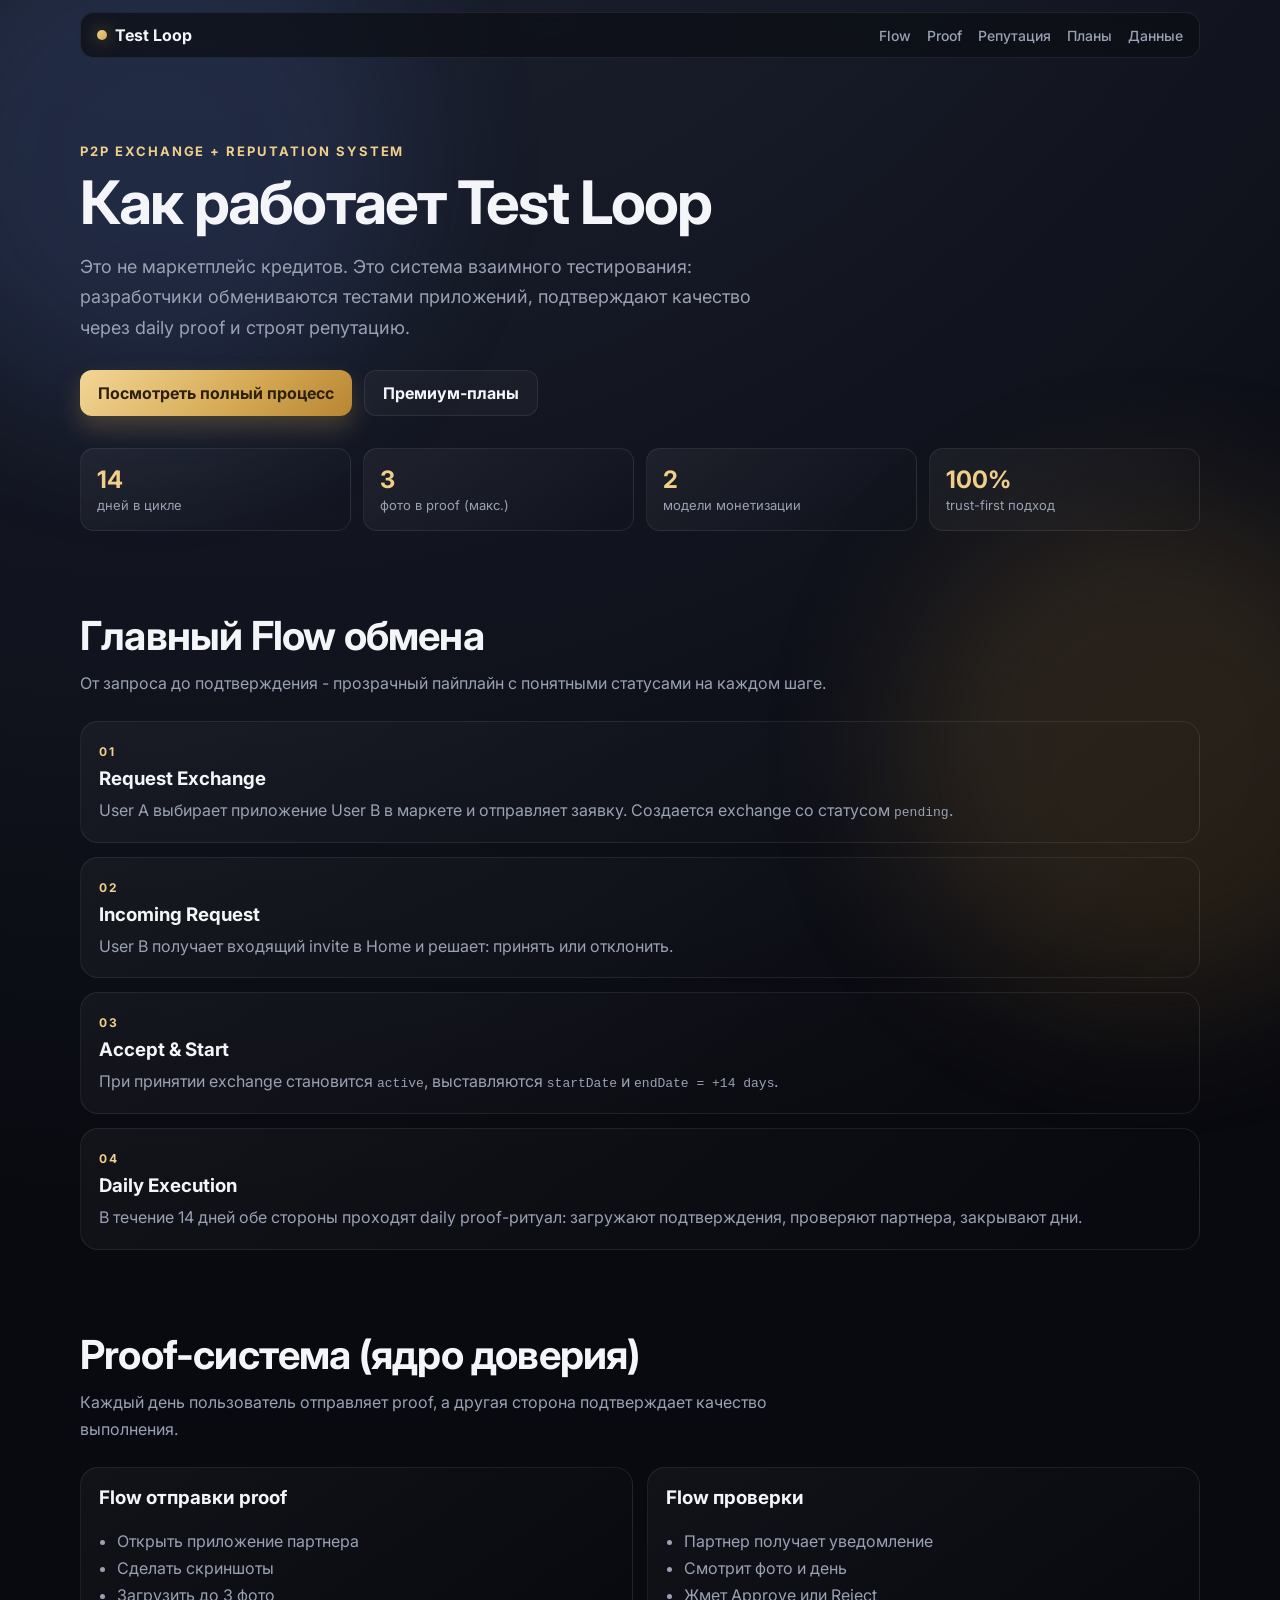
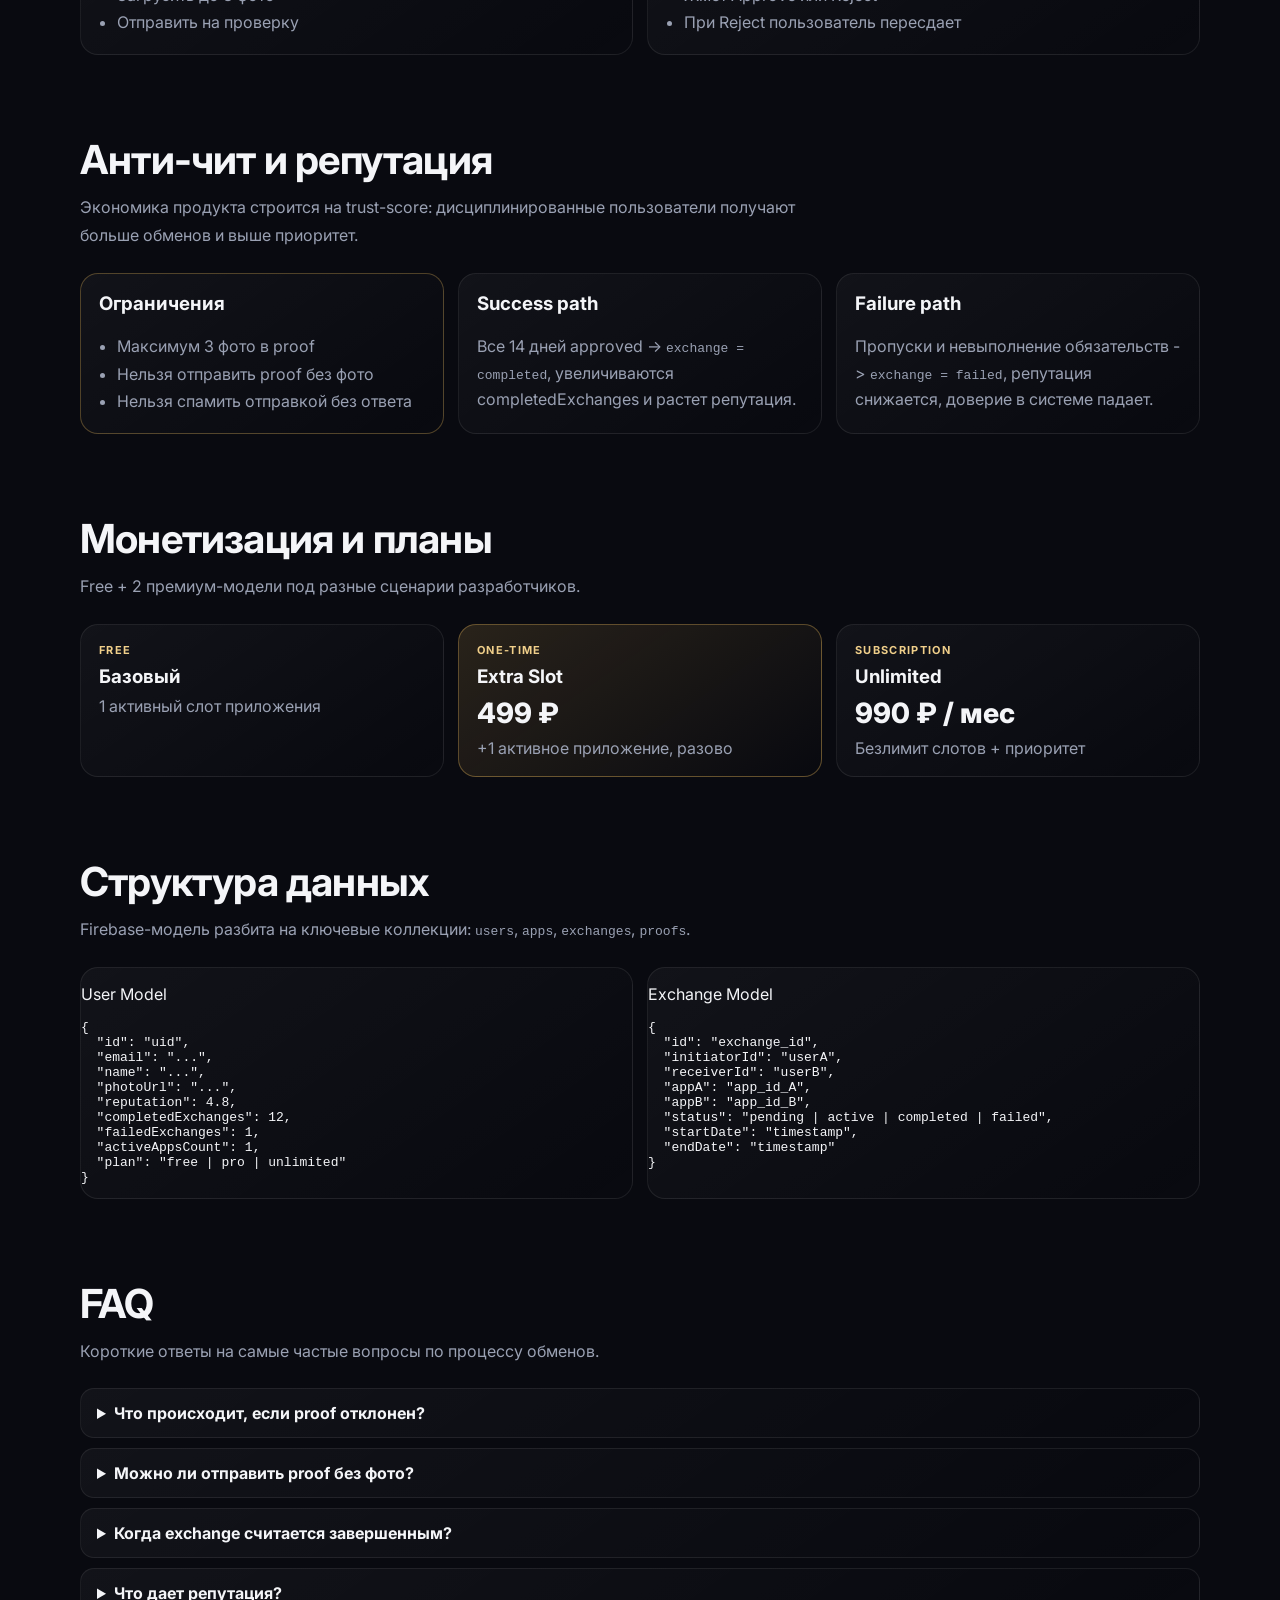
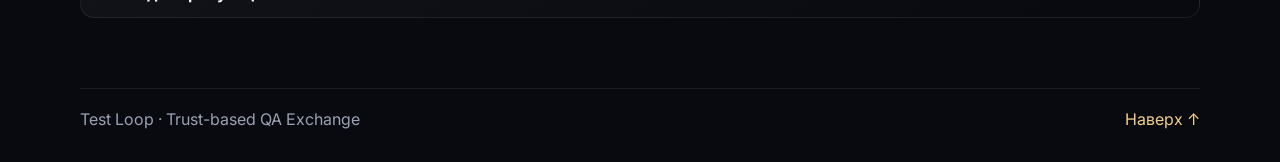
==== index.html @ 2a7bc068 "landing" ====
<!doctype html>
<html lang="ru">
  <head>
    <meta charset="UTF-8" />
    <meta name="viewport" content="width=device-width, initial-scale=1.0" />
    <title>Test Loop - Как это работает</title>
    <meta
      name="description"
      content="Подробный лендинг по процессам Test Loop: обмены, 14-дневный цикл, proof-система, репутация и монетизация."
    />
    <meta property="og:title" content="Test Loop - Как это работает" />
    <meta
      property="og:description"
      content="P2P exchange + reputation system: полный процесс обмена, proof и репутации."
    />
    <meta
      property="og:image"
      content="https://YOUR_USERNAME.github.io/YOUR_REPO/assets/og-image.svg"
    />
    <meta property="og:type" content="website" />
    <meta name="theme-color" content="#0b0d14" />
    <link rel="icon" type="image/svg+xml" href="./assets/favicon.svg" />
    <link rel="preconnect" href="https://fonts.googleapis.com" />
    <link rel="preconnect" href="https://fonts.gstatic.com" crossorigin />
    <link
      href="https://fonts.googleapis.com/css2?family=Inter:wght@400;500;600;700;800;900&display=swap"
      rel="stylesheet"
    />
    <link rel="stylesheet" href="./assets/styles.css" />
  </head>
  <body>
    <div class="bg-glow bg-glow--1"></div>
    <div class="bg-glow bg-glow--2"></div>

    <header class="topbar container">
      <a class="brand" href="#top">
        <span class="brand__dot"></span>
        <span>Test Loop</span>
      </a>
      <button class="menu-btn" id="menuBtn" aria-label="Открыть меню">
        <span></span><span></span><span></span>
      </button>
      <nav class="topnav" id="topNav">
        <a href="#flow">Flow</a>
        <a href="#proof">Proof</a>
        <a href="#reputation">Репутация</a>
        <a href="#plans">Планы</a>
        <a href="#data">Данные</a>
      </nav>
    </header>

    <main id="top">
      <section class="hero container section">
        <p class="kicker">P2P exchange + reputation system</p>
        <h1>Как работает Test Loop</h1>
        <p class="hero__lead">
          Это не маркетплейс кредитов. Это система взаимного тестирования:
          разработчики обмениваются тестами приложений, подтверждают качество
          через daily proof и строят репутацию.
        </p>
        <div class="hero__actions">
          <a class="btn btn--gold" href="#flow">Посмотреть полный процесс</a>
          <a class="btn btn--ghost" href="#plans">Премиум-планы</a>
        </div>
        <div class="hero__stats">
          <article><strong>14</strong><span>дней в цикле</span></article>
          <article><strong>3</strong><span>фото в proof (макс.)</span></article>
          <article><strong>2</strong><span>модели монетизации</span></article>
          <article><strong>100%</strong><span>trust-first подход</span></article>
        </div>
      </section>

      <section class="container section reveal" id="flow">
        <div class="section-head">
          <h2>Главный Flow обмена</h2>
          <p>
            От запроса до подтверждения - прозрачный пайплайн с понятными
            статусами на каждом шаге.
          </p>
        </div>
        <div class="timeline">
          <article class="timeline__item">
            <span class="timeline__index">01</span>
            <h3>Request Exchange</h3>
            <p>
              User A выбирает приложение User B в маркете и отправляет заявку.
              Создается exchange со статусом <code>pending</code>.
            </p>
          </article>
          <article class="timeline__item">
            <span class="timeline__index">02</span>
            <h3>Incoming Request</h3>
            <p>
              User B получает входящий invite в Home и решает: принять или
              отклонить.
            </p>
          </article>
          <article class="timeline__item">
            <span class="timeline__index">03</span>
            <h3>Accept & Start</h3>
            <p>
              При принятии exchange становится <code>active</code>, выставляются
              <code>startDate</code> и <code>endDate = +14 days</code>.
            </p>
          </article>
          <article class="timeline__item">
            <span class="timeline__index">04</span>
            <h3>Daily Execution</h3>
            <p>
              В течение 14 дней обе стороны проходят daily proof-ритуал:
              загружают подтверждения, проверяют партнера, закрывают дни.
            </p>
          </article>
        </div>
      </section>

      <section class="container section reveal" id="proof">
        <div class="section-head">
          <h2>Proof-система (ядро доверия)</h2>
          <p>
            Каждый день пользователь отправляет proof, а другая сторона
            подтверждает качество выполнения.
          </p>
        </div>
        <div class="grid grid--2">
          <article class="card">
            <h3>Flow отправки proof</h3>
            <ul class="list">
              <li>Открыть приложение партнера</li>
              <li>Сделать скриншоты</li>
              <li>Загрузить до 3 фото</li>
              <li>Отправить на проверку</li>
            </ul>
          </article>
          <article class="card">
            <h3>Flow проверки</h3>
            <ul class="list">
              <li>Партнер получает уведомление</li>
              <li>Смотрит фото и день</li>
              <li>Жмет Approve или Reject</li>
              <li>При Reject пользователь пересдает</li>
            </ul>
          </article>
        </div>
      </section>

      <section class="container section reveal" id="reputation">
        <div class="section-head">
          <h2>Анти-чит и репутация</h2>
          <p>
            Экономика продукта строится на trust-score: дисциплинированные
            пользователи получают больше обменов и выше приоритет.
          </p>
        </div>
        <div class="grid grid--3">
          <article class="card card--accent">
            <h3>Ограничения</h3>
            <ul class="list">
              <li>Максимум 3 фото в proof</li>
              <li>Нельзя отправить proof без фото</li>
              <li>Нельзя спамить отправкой без ответа</li>
            </ul>
          </article>
          <article class="card">
            <h3>Success path</h3>
            <p>
              Все 14 дней approved -> <code>exchange = completed</code>,
              увеличиваются completedExchanges и растет репутация.
            </p>
          </article>
          <article class="card">
            <h3>Failure path</h3>
            <p>
              Пропуски и невыполнение обязательств -> <code>exchange = failed</code>,
              репутация снижается, доверие в системе падает.
            </p>
          </article>
        </div>
      </section>

      <section class="container section reveal" id="plans">
        <div class="section-head">
          <h2>Монетизация и планы</h2>
          <p>Free + 2 премиум-модели под разные сценарии разработчиков.</p>
        </div>
        <div class="pricing">
          <article class="price-card">
            <p class="price-card__badge">FREE</p>
            <h3>Базовый</h3>
            <p class="price-card__desc">1 активный слот приложения</p>
          </article>
          <article class="price-card price-card--featured">
            <p class="price-card__badge">ONE-TIME</p>
            <h3>Extra Slot</h3>
            <p class="price-card__price">499 ₽</p>
            <p class="price-card__desc">+1 активное приложение, разово</p>
          </article>
          <article class="price-card">
            <p class="price-card__badge">SUBSCRIPTION</p>
            <h3>Unlimited</h3>
            <p class="price-card__price">990 ₽ / мес</p>
            <p class="price-card__desc">Безлимит слотов + приоритет</p>
          </article>
        </div>
      </section>

      <section class="container section reveal" id="data">
        <div class="section-head">
          <h2>Структура данных</h2>
          <p>
            Firebase-модель разбита на ключевые коллекции:
            <code>users</code>, <code>apps</code>, <code>exchanges</code>,
            <code>proofs</code>.
          </p>
        </div>
        <div class="grid grid--2">
          <article class="code-card">
            <p class="code-card__title">User Model</p>
            <pre><code>{
  "id": "uid",
  "email": "...",
  "name": "...",
  "photoUrl": "...",
  "reputation": 4.8,
  "completedExchanges": 12,
  "failedExchanges": 1,
  "activeAppsCount": 1,
  "plan": "free | pro | unlimited"
}</code></pre>
          </article>
          <article class="code-card">
            <p class="code-card__title">Exchange Model</p>
            <pre><code>{
  "id": "exchange_id",
  "initiatorId": "userA",
  "receiverId": "userB",
  "appA": "app_id_A",
  "appB": "app_id_B",
  "status": "pending | active | completed | failed",
  "startDate": "timestamp",
  "endDate": "timestamp"
}</code></pre>
          </article>
        </div>
      </section>

      <section class="container section reveal" id="faq">
        <div class="section-head">
          <h2>FAQ</h2>
          <p>Короткие ответы на самые частые вопросы по процессу обменов.</p>
        </div>
        <div class="faq">
          <details>
            <summary>Что происходит, если proof отклонен?</summary>
            <p>
              Статус proof становится <code>rejected</code>. Пользователь
              получает фидбек и пересдает proof за этот же день.
            </p>
          </details>
          <details>
            <summary>Можно ли отправить proof без фото?</summary>
            <p>
              Нет. В системе есть анти-чит правила: без фото отправка
              блокируется.
            </p>
          </details>
          <details>
            <summary>Когда exchange считается завершенным?</summary>
            <p>
              Когда все 14 дней подтверждены обеими сторонами:
              <code>exchange = completed</code>.
            </p>
          </details>
          <details>
            <summary>Что дает репутация?</summary>
            <p>
              Репутация влияет на доверие в системе и на вероятность получать
              новые обмены.
            </p>
          </details>
        </div>
      </section>
    </main>

    <footer class="footer container">
      <p>Test Loop · Trust-based QA Exchange</p>
      <a href="#top">Наверх ↑</a>
    </footer>

    <script src="./assets/app.js"></script>
  </body>
</html>
---- assets/styles.css ----
:root {
  --bg: #090a10;
  --surface: #11131b;
  --text: #f4f5f8;
  --muted: #9aa1b3;
  --gold: #d4a853;
  --gold-soft: #f0cf8a;
  --line: rgba(255, 255, 255, 0.08);
  --radius: 18px;
}
* { box-sizing: border-box; }
html, body {
  margin: 0;
  padding: 0;
  font-family: Inter, system-ui, -apple-system, Segoe UI, Roboto, sans-serif;
  background: radial-gradient(circle at 15% -20%, #232a3d 0%, var(--bg) 45%), var(--bg);
  color: var(--text);
  scroll-behavior: smooth;
}
.container { width: min(1120px, calc(100% - 40px)); margin-inline: auto; }
.bg-glow {
  position: fixed; width: 40vw; aspect-ratio: 1; border-radius: 999px;
  pointer-events: none; filter: blur(70px); opacity: 0.22; z-index: 0;
}
.bg-glow--1 { top: -10vh; left: -8vw; background: #455f9f; }
.bg-glow--2 { right: -10vw; bottom: -12vh; background: #8d6930; }
.topbar {
  position: sticky; top: 0; z-index: 20; margin-top: 12px; padding: 12px 16px;
  display: flex; align-items: center; gap: 14px; background: rgba(12, 14, 20, 0.72);
  border: 1px solid var(--line); border-radius: 14px; backdrop-filter: blur(10px);
}
.brand { color: var(--text); text-decoration: none; font-weight: 700; display: inline-flex; align-items: center; gap: 8px; }
.brand__dot {
  width: 10px; height: 10px; border-radius: 50%;
  background: linear-gradient(135deg, var(--gold-soft), var(--gold));
  box-shadow: 0 0 18px rgba(212, 168, 83, 0.6);
}
.topnav { margin-left: auto; display: flex; gap: 16px; }
.topnav a { color: var(--muted); text-decoration: none; font-size: 14px; font-weight: 500; }
.topnav a:hover { color: var(--gold-soft); }
.menu-btn {
  margin-left: auto; display: none; width: 40px; height: 40px; border-radius: 10px;
  border: 1px solid var(--line); background: var(--surface); color: var(--text); cursor: pointer;
}
.menu-btn span { display: block; width: 18px; height: 2px; margin: 4px auto; background: currentColor; }
.section { position: relative; z-index: 2; padding: 80px 0 0; }
.reveal { opacity: 0; transform: translateY(20px); transition: opacity 560ms ease, transform 560ms ease; }
.reveal.is-visible { opacity: 1; transform: translateY(0); }
.hero { padding-top: 72px; }
.kicker { color: var(--gold-soft); font-size: 13px; font-weight: 700; letter-spacing: 0.15em; text-transform: uppercase; }
h1 { margin: 10px 0 16px; font-size: clamp(34px, 5vw, 60px); line-height: 1.03; letter-spacing: -0.03em; }
.hero__lead { max-width: 720px; color: var(--muted); line-height: 1.7; font-size: clamp(15px, 1.6vw, 18px); }
.hero__actions { margin-top: 26px; display: flex; gap: 12px; flex-wrap: wrap; }
.btn {
  display: inline-flex; align-items: center; justify-content: center; height: 46px; padding: 0 18px;
  border-radius: 12px; text-decoration: none; font-weight: 700;
}
.btn--gold { color: #2d200d; background: linear-gradient(135deg, #f3d695, #d4a853 60%, #b88633); box-shadow: 0 12px 24px rgba(212, 168, 83, 0.25); }
.btn--ghost { color: var(--text); border: 1px solid var(--line); background: rgba(255, 255, 255, 0.03); }
.hero__stats { margin-top: 32px; display: grid; gap: 12px; grid-template-columns: repeat(4, minmax(0, 1fr)); }
.hero__stats article { border: 1px solid var(--line); border-radius: 14px; background: linear-gradient(140deg, rgba(255, 255, 255, 0.05), transparent); padding: 16px; }
.hero__stats strong { display: block; font-size: 24px; color: var(--gold-soft); }
.hero__stats span { color: var(--muted); font-size: 13px; }
.section-head h2 { margin: 0 0 10px; font-size: clamp(26px, 3.4vw, 40px); letter-spacing: -0.02em; }
.section-head p { margin: 0; color: var(--muted); max-width: 760px; line-height: 1.7; }
.timeline { margin-top: 24px; display: grid; gap: 14px; }
.timeline__item { border: 1px solid var(--line); border-radius: var(--radius); padding: 18px; background: linear-gradient(140deg, rgba(255, 255, 255, 0.04), transparent); }
.timeline__item h3 { margin: 0 0 8px; }
.timeline__item p { margin: 0; color: var(--muted); line-height: 1.6; }
.timeline__index { display: inline-block; margin-bottom: 8px; font-size: 12px; color: var(--gold-soft); letter-spacing: 0.14em; font-weight: 700; }
.grid { margin-top: 24px; display: grid; gap: 14px; }
.grid--2 { grid-template-columns: repeat(2, minmax(0, 1fr)); }
.grid--3 { grid-template-columns: repeat(3, minmax(0, 1fr)); }
.card, .code-card, .price-card { border: 1px solid var(--line); border-radius: var(--radius); background: linear-gradient(145deg, rgba(255, 255, 255, 0.04), transparent); }
.card { padding: 18px; }
.card h3 { margin-top: 0; }
.card p { color: var(--muted); line-height: 1.65; margin-bottom: 0; }
.card--accent { border-color: rgba(212, 168, 83, 0.35); }
.list { margin: 0; padding-left: 18px; color: var(--muted); line-height: 1.7; }
.pricing { margin-top: 24px; display: grid; gap: 14px; grid-template-columns: repeat(3, minmax(0, 1fr)); }
.price-card { padding: 18px; }
.price-card__badge { margin: 0 0 8px; color: var(--gold-soft); font-size: 11px; letter-spacing: 0.12em; font-weight: 700; }
.price-card h3 { margin: 0 0 8px; }
.price-card__price { margin: 0; font-size: 28px; font-weight: 800; }
.price-card__desc { margin: 8px 0 0; color: var(--muted); }
.price-card--featured { border-color: rgba(212, 168, 83, 0.4); background: linear-gradient(145deg, rgba(212, 168, 83, 0.16), transparent); }
.faq { margin-top: 22px; display: grid; gap: 10px; }
.faq details { border: 1px solid var(--line); border-radius: 14px; background: linear-gradient(145deg, rgba(255, 255, 255, 0.04), transparent); padding: 14px 16px; }
.faq summary { cursor: pointer; font-weight: 700; }
.faq p { margin: 10px 0 0; color: var(--muted); line-height: 1.65; }
.footer {
  position: relative; z-index: 2; margin-top: 70px; margin-bottom: 34px; padding-top: 20px;
  border-top: 1px solid var(--line); display: flex; justify-content: space-between; align-items: center; gap: 12px;
}
.footer p { margin: 0; color: var(--muted); }
.footer a { color: var(--gold-soft); text-decoration: none; }
@media (max-width: 1024px) {
  .hero__stats { grid-template-columns: repeat(2, minmax(0, 1fr)); }
  .grid--3 { grid-template-columns: 1fr; }
}
@media (max-width: 800px) {
  .topbar { padding: 10px 12px; }
  .menu-btn { display: inline-block; }
  .topnav {
    display: none; position: absolute; top: calc(100% + 8px); left: 0; right: 0; padding: 12px;
    border: 1px solid var(--line); border-radius: 12px; background: rgba(10, 12, 18, 0.96); flex-direction: column; gap: 8px;
  }
  .topnav.is-open { display: flex; }
  .grid--2, .pricing { grid-template-columns: 1fr; }
}
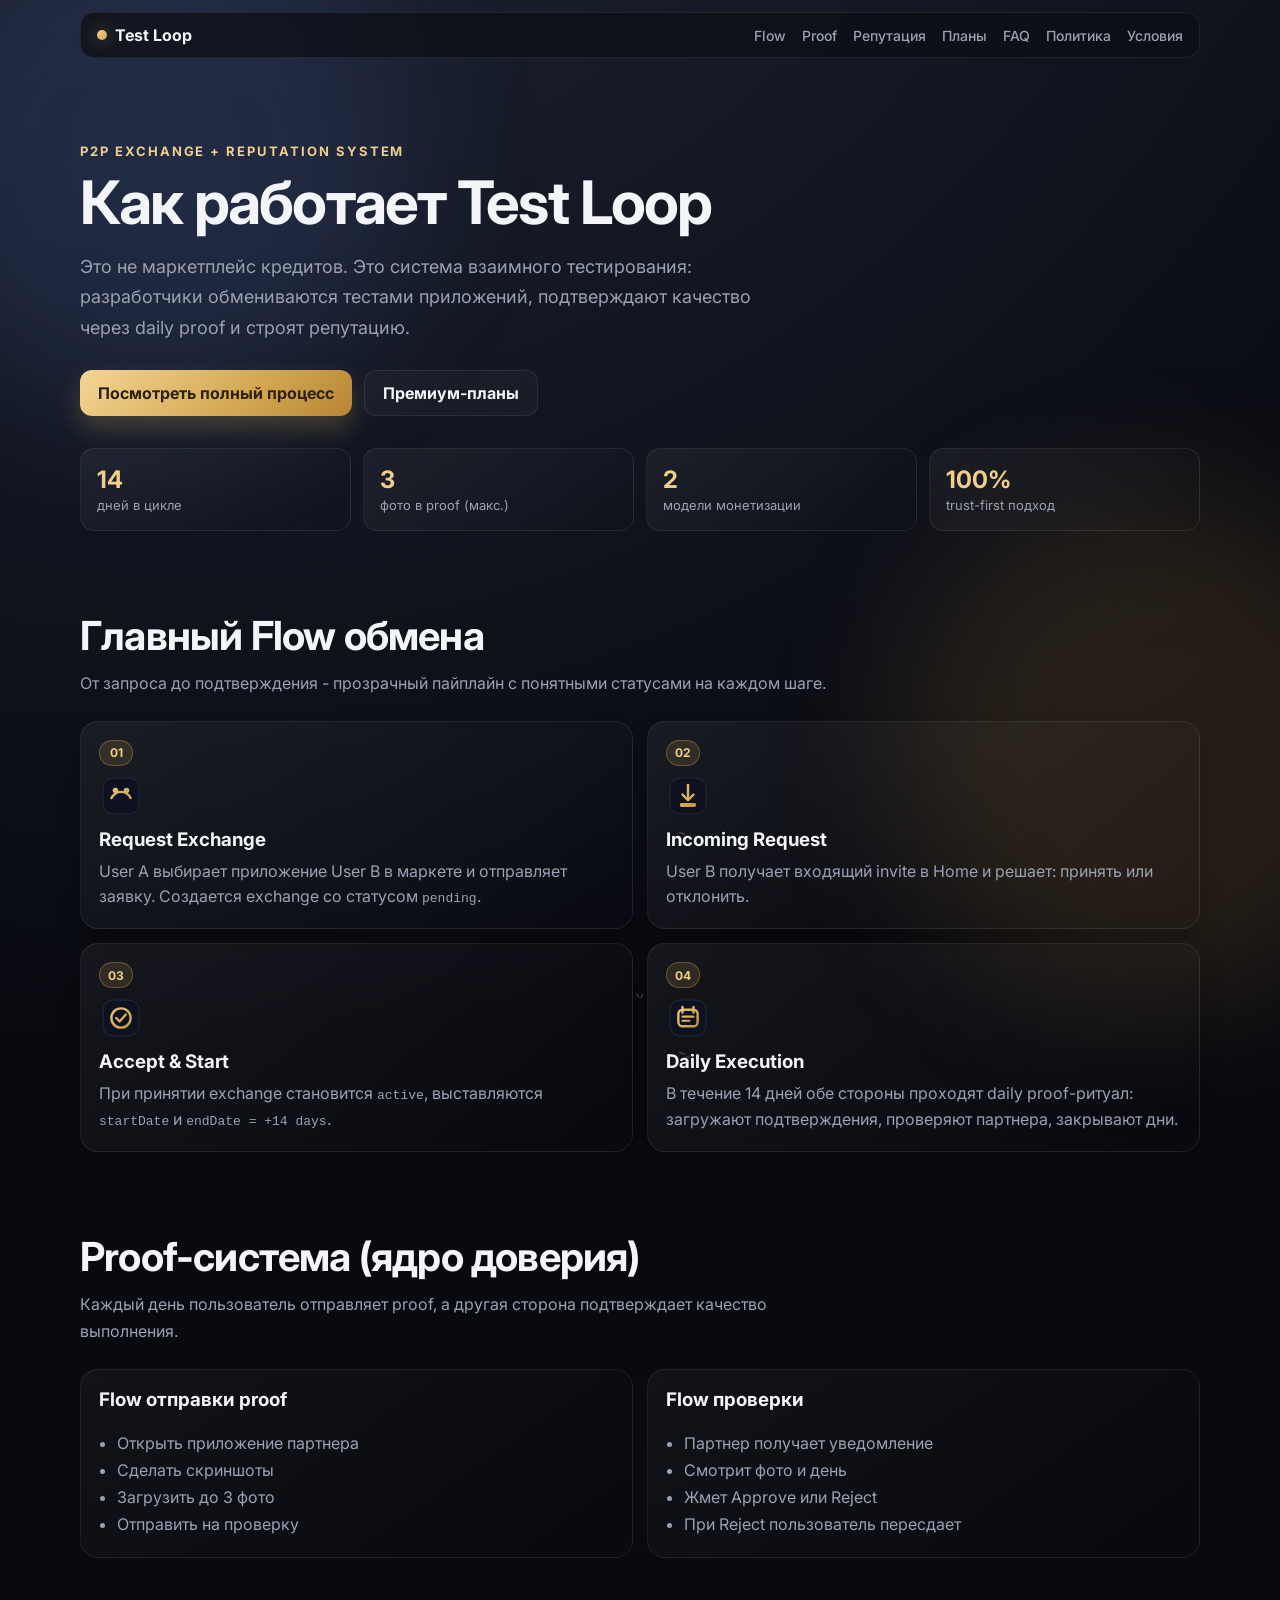
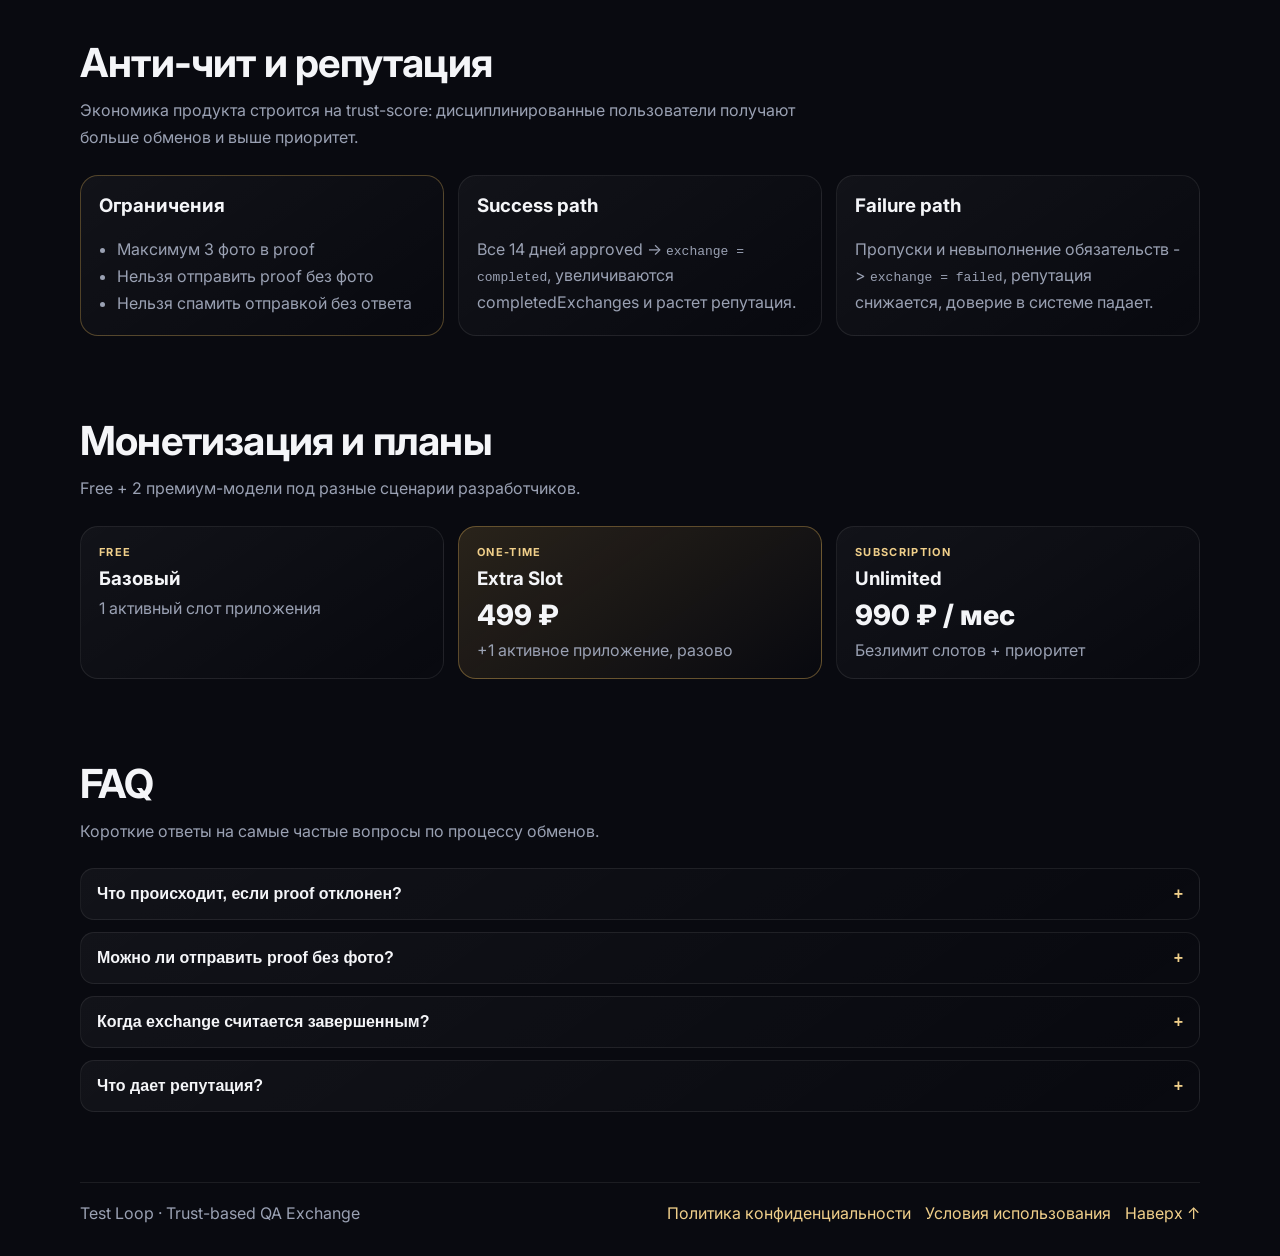
==== commit 731fff7f: "privacy" ====
--- a/index.html
+++ b/index.html
@@ -45,7 +45,9 @@
         <a href="#proof">Proof</a>
         <a href="#reputation">Репутация</a>
         <a href="#plans">Планы</a>
-        <a href="#data">Данные</a>
+        <a href="#faq">FAQ</a>
+        <a href="./privacy.html">Политика</a>
+        <a href="./terms.html">Условия</a>
       </nav>
     </header>
 
@@ -78,39 +80,104 @@
             статусами на каждом шаге.
           </p>
         </div>
-        <div class="timeline">
-          <article class="timeline__item">
-            <span class="timeline__index">01</span>
+        <div class="flow-grid">
+          <article class="flow-card flow-card--1">
+            <span class="flow-card__step">01</span>
+            <img
+              class="flow-card__icon"
+              src="./assets/flow-request.svg"
+              alt="Request Exchange"
+            />
             <h3>Request Exchange</h3>
             <p>
               User A выбирает приложение User B в маркете и отправляет заявку.
               Создается exchange со статусом <code>pending</code>.
             </p>
           </article>
-          <article class="timeline__item">
-            <span class="timeline__index">02</span>
+          <article class="flow-card flow-card--2">
+            <span class="flow-card__step">02</span>
+            <img
+              class="flow-card__icon"
+              src="./assets/flow-incoming.svg"
+              alt="Incoming Request"
+            />
             <h3>Incoming Request</h3>
             <p>
               User B получает входящий invite в Home и решает: принять или
               отклонить.
             </p>
           </article>
-          <article class="timeline__item">
-            <span class="timeline__index">03</span>
+          <article class="flow-card flow-card--3">
+            <span class="flow-card__step">03</span>
+            <img
+              class="flow-card__icon"
+              src="./assets/flow-accept.svg"
+              alt="Accept and start"
+            />
             <h3>Accept & Start</h3>
             <p>
               При принятии exchange становится <code>active</code>, выставляются
               <code>startDate</code> и <code>endDate = +14 days</code>.
             </p>
           </article>
-          <article class="timeline__item">
-            <span class="timeline__index">04</span>
+          <article class="flow-card flow-card--4">
+            <span class="flow-card__step">04</span>
+            <img
+              class="flow-card__icon"
+              src="./assets/flow-daily.svg"
+              alt="Daily execution"
+            />
             <h3>Daily Execution</h3>
             <p>
               В течение 14 дней обе стороны проходят daily proof-ритуал:
               загружают подтверждения, проверяют партнера, закрывают дни.
             </p>
           </article>
+          <svg
+            class="flow-connector flow-connector--h"
+            viewBox="0 0 220 64"
+            aria-hidden="true"
+          >
+            <defs>
+              <linearGradient id="flowLineA" x1="0" y1="32" x2="220" y2="32">
+                <stop offset="0" stop-color="#F0CF8A" stop-opacity="0.25" />
+                <stop offset="0.5" stop-color="#D4A853" stop-opacity="0.95" />
+                <stop offset="1" stop-color="#F0CF8A" stop-opacity="0.25" />
+              </linearGradient>
+            </defs>
+            <path d="M12 32 H192" stroke="url(#flowLineA)" stroke-width="3" />
+            <path d="M188 24 L206 32 L188 40" fill="none" stroke="url(#flowLineA)" stroke-width="3" stroke-linecap="round" stroke-linejoin="round" />
+          </svg>
+          <svg
+            class="flow-connector flow-connector--v"
+            viewBox="0 0 80 180"
+            aria-hidden="true"
+          >
+            <defs>
+              <linearGradient id="flowLineB" x1="40" y1="0" x2="40" y2="180">
+                <stop offset="0" stop-color="#F0CF8A" stop-opacity="0.25" />
+                <stop offset="0.5" stop-color="#D4A853" stop-opacity="0.95" />
+                <stop offset="1" stop-color="#F0CF8A" stop-opacity="0.25" />
+              </linearGradient>
+            </defs>
+            <path d="M40 12 C40 56, 40 124, 40 162" fill="none" stroke="url(#flowLineB)" stroke-width="3" />
+            <path d="M32 154 L40 168 L48 154" fill="none" stroke="url(#flowLineB)" stroke-width="3" stroke-linecap="round" stroke-linejoin="round" />
+          </svg>
+          <svg
+            class="flow-connector flow-connector--h2"
+            viewBox="0 0 220 64"
+            aria-hidden="true"
+          >
+            <defs>
+              <linearGradient id="flowLineC" x1="0" y1="32" x2="220" y2="32">
+                <stop offset="0" stop-color="#F0CF8A" stop-opacity="0.25" />
+                <stop offset="0.5" stop-color="#D4A853" stop-opacity="0.95" />
+                <stop offset="1" stop-color="#F0CF8A" stop-opacity="0.25" />
+              </linearGradient>
+            </defs>
+            <path d="M12 32 H192" stroke="url(#flowLineC)" stroke-width="3" />
+            <path d="M188 24 L206 32 L188 40" fill="none" stroke="url(#flowLineC)" stroke-width="3" stroke-linecap="round" stroke-linejoin="round" />
+          </svg>
         </div>
       </section>
 
@@ -204,87 +271,71 @@
         </div>
       </section>
 
-      <section class="container section reveal" id="data">
-        <div class="section-head">
-          <h2>Структура данных</h2>
-          <p>
-            Firebase-модель разбита на ключевые коллекции:
-            <code>users</code>, <code>apps</code>, <code>exchanges</code>,
-            <code>proofs</code>.
-          </p>
-        </div>
-        <div class="grid grid--2">
-          <article class="code-card">
-            <p class="code-card__title">User Model</p>
-            <pre><code>{
-  "id": "uid",
-  "email": "...",
-  "name": "...",
-  "photoUrl": "...",
-  "reputation": 4.8,
-  "completedExchanges": 12,
-  "failedExchanges": 1,
-  "activeAppsCount": 1,
-  "plan": "free | pro | unlimited"
-}</code></pre>
-          </article>
-          <article class="code-card">
-            <p class="code-card__title">Exchange Model</p>
-            <pre><code>{
-  "id": "exchange_id",
-  "initiatorId": "userA",
-  "receiverId": "userB",
-  "appA": "app_id_A",
-  "appB": "app_id_B",
-  "status": "pending | active | completed | failed",
-  "startDate": "timestamp",
-  "endDate": "timestamp"
-}</code></pre>
-          </article>
-        </div>
-      </section>
-
       <section class="container section reveal" id="faq">
         <div class="section-head">
           <h2>FAQ</h2>
           <p>Короткие ответы на самые частые вопросы по процессу обменов.</p>
         </div>
         <div class="faq">
-          <details>
-            <summary>Что происходит, если proof отклонен?</summary>
-            <p>
+          <article class="faq-item">
+            <button class="faq-item__q" type="button">
+              <span>Что происходит, если proof отклонен?</span>
+              <span class="faq-item__plus">+</span>
+            </button>
+            <div class="faq-item__a">
+              <p>
               Статус proof становится <code>rejected</code>. Пользователь
               получает фидбек и пересдает proof за этот же день.
-            </p>
-          </details>
-          <details>
-            <summary>Можно ли отправить proof без фото?</summary>
-            <p>
+              </p>
+            </div>
+          </article>
+          <article class="faq-item">
+            <button class="faq-item__q" type="button">
+              <span>Можно ли отправить proof без фото?</span>
+              <span class="faq-item__plus">+</span>
+            </button>
+            <div class="faq-item__a">
+              <p>
               Нет. В системе есть анти-чит правила: без фото отправка
               блокируется.
-            </p>
-          </details>
-          <details>
-            <summary>Когда exchange считается завершенным?</summary>
-            <p>
+              </p>
+            </div>
+          </article>
+          <article class="faq-item">
+            <button class="faq-item__q" type="button">
+              <span>Когда exchange считается завершенным?</span>
+              <span class="faq-item__plus">+</span>
+            </button>
+            <div class="faq-item__a">
+              <p>
               Когда все 14 дней подтверждены обеими сторонами:
               <code>exchange = completed</code>.
-            </p>
-          </details>
-          <details>
-            <summary>Что дает репутация?</summary>
-            <p>
+              </p>
+            </div>
+          </article>
+          <article class="faq-item">
+            <button class="faq-item__q" type="button">
+              <span>Что дает репутация?</span>
+              <span class="faq-item__plus">+</span>
+            </button>
+            <div class="faq-item__a">
+              <p>
               Репутация влияет на доверие в системе и на вероятность получать
               новые обмены.
-            </p>
-          </details>
+              </p>
+            </div>
+          </article>
         </div>
       </section>
     </main>
 
     <footer class="footer container">
       <p>Test Loop · Trust-based QA Exchange</p>
-      <a href="#top">Наверх ↑</a>
+      <div class="footer__links">
+        <a href="./privacy.html">Политика конфиденциальности</a>
+        <a href="./terms.html">Условия использования</a>
+        <a href="#top">Наверх ↑</a>
+      </div>
     </footer>
 
     <script src="./assets/app.js"></script>
--- a/assets/styles.css
+++ b/assets/styles.css
@@ -63,11 +63,70 @@
 .hero__stats span { color: var(--muted); font-size: 13px; }
 .section-head h2 { margin: 0 0 10px; font-size: clamp(26px, 3.4vw, 40px); letter-spacing: -0.02em; }
 .section-head p { margin: 0; color: var(--muted); max-width: 760px; line-height: 1.7; }
-.timeline { margin-top: 24px; display: grid; gap: 14px; }
-.timeline__item { border: 1px solid var(--line); border-radius: var(--radius); padding: 18px; background: linear-gradient(140deg, rgba(255, 255, 255, 0.04), transparent); }
-.timeline__item h3 { margin: 0 0 8px; }
-.timeline__item p { margin: 0; color: var(--muted); line-height: 1.6; }
-.timeline__index { display: inline-block; margin-bottom: 8px; font-size: 12px; color: var(--gold-soft); letter-spacing: 0.14em; font-weight: 700; }
+.flow-grid {
+  margin-top: 24px;
+  display: grid;
+  grid-template-columns: repeat(2, minmax(0, 1fr));
+  gap: 14px;
+  position: relative;
+}
+.flow-card {
+  border: 1px solid var(--line);
+  border-radius: var(--radius);
+  padding: 18px;
+  background: linear-gradient(140deg, rgba(255, 255, 255, 0.05), transparent);
+  box-shadow: 0 12px 22px rgba(0, 0, 0, 0.22);
+  transition: transform 220ms ease, border-color 220ms ease, box-shadow 220ms ease;
+}
+.flow-card:hover {
+  transform: translateY(-2px);
+  border-color: rgba(212, 168, 83, 0.35);
+  box-shadow: 0 18px 28px rgba(0, 0, 0, 0.3);
+}
+.flow-card h3 { margin: 0 0 8px; }
+.flow-card p { margin: 0; color: var(--muted); line-height: 1.6; }
+.flow-card__step {
+  display: inline-flex;
+  align-items: center;
+  justify-content: center;
+  min-width: 34px;
+  height: 26px;
+  padding: 0 8px;
+  border-radius: 999px;
+  background: rgba(212, 168, 83, 0.14);
+  border: 1px solid rgba(212, 168, 83, 0.35);
+  color: var(--gold-soft);
+  font-weight: 700;
+  font-size: 12px;
+  margin-bottom: 8px;
+}
+.flow-card__icon {
+  display: block;
+  width: 44px;
+  height: 44px;
+  margin: 0 0 10px;
+}
+.flow-connector {
+  position: absolute;
+  pointer-events: none;
+  filter: drop-shadow(0 0 8px rgba(212, 168, 83, 0.28));
+  opacity: 0.92;
+}
+.flow-connector path {
+  stroke-dasharray: 10 10;
+  animation: flowPulse 1.9s linear infinite;
+}
+.flow-connector path:last-child {
+  animation: none;
+}
+.flow-connector--h { width: 112px; left: calc(50% - 56px); top: 23%; }
+.flow-connector--v { width: 34px; left: calc(50% - 17px); top: 48%; }
+.flow-connector--h2 { width: 112px; left: calc(50% - 56px); top: 74%; }
+@keyframes flowPulse {
+  from { stroke-dashoffset: 40; opacity: 0.6; }
+  50% { opacity: 1; }
+  to { stroke-dashoffset: 0; opacity: 0.6; }
+}
 .grid { margin-top: 24px; display: grid; gap: 14px; }
 .grid--2 { grid-template-columns: repeat(2, minmax(0, 1fr)); }
 .grid--3 { grid-template-columns: repeat(3, minmax(0, 1fr)); }
@@ -84,19 +143,107 @@
 .price-card__price { margin: 0; font-size: 28px; font-weight: 800; }
 .price-card__desc { margin: 8px 0 0; color: var(--muted); }
 .price-card--featured { border-color: rgba(212, 168, 83, 0.4); background: linear-gradient(145deg, rgba(212, 168, 83, 0.16), transparent); }
-.faq { margin-top: 22px; display: grid; gap: 10px; }
-.faq details { border: 1px solid var(--line); border-radius: 14px; background: linear-gradient(145deg, rgba(255, 255, 255, 0.04), transparent); padding: 14px 16px; }
-.faq summary { cursor: pointer; font-weight: 700; }
-.faq p { margin: 10px 0 0; color: var(--muted); line-height: 1.65; }
+.faq { margin-top: 22px; display: grid; gap: 12px; }
+.faq-item {
+  border: 1px solid var(--line);
+  border-radius: 14px;
+  background: linear-gradient(145deg, rgba(255, 255, 255, 0.04), transparent);
+  overflow: hidden;
+  transition: border-color 220ms ease, box-shadow 220ms ease;
+}
+.faq-item:hover {
+  border-color: rgba(212, 168, 83, 0.24);
+  box-shadow: 0 10px 18px rgba(0, 0, 0, 0.2);
+}
+.faq-item__q {
+  width: 100%;
+  border: 0;
+  background: transparent;
+  color: var(--text);
+  display: flex;
+  justify-content: space-between;
+  align-items: center;
+  gap: 14px;
+  padding: 16px;
+  cursor: pointer;
+  font-size: 16px;
+  font-weight: 700;
+  text-align: left;
+}
+.faq-item__q:hover { background: rgba(255, 255, 255, 0.02); }
+.faq-item__plus {
+  color: var(--gold-soft);
+  transition: transform 240ms ease;
+}
+.faq-item.is-open .faq-item__plus { transform: rotate(45deg); }
+.faq-item__a {
+  max-height: 0;
+  overflow: hidden;
+  transition: max-height 360ms ease, opacity 280ms ease, padding 280ms ease;
+  opacity: 0;
+  padding: 0 16px;
+}
+.faq-item.is-open .faq-item__a {
+  opacity: 1;
+  padding: 0 16px 16px;
+}
+.faq-item__a p { margin: 0; color: var(--muted); line-height: 1.65; }
 .footer {
   position: relative; z-index: 2; margin-top: 70px; margin-bottom: 34px; padding-top: 20px;
   border-top: 1px solid var(--line); display: flex; justify-content: space-between; align-items: center; gap: 12px;
 }
 .footer p { margin: 0; color: var(--muted); }
 .footer a { color: var(--gold-soft); text-decoration: none; }
+.footer__links { display: flex; align-items: center; gap: 14px; flex-wrap: wrap; justify-content: flex-end; }
+
+.legal-hero {
+  padding-top: 56px;
+}
+
+.legal-hero h1 {
+  margin-bottom: 8px;
+}
+
+.legal-meta {
+  color: var(--muted);
+  font-size: 14px;
+}
+
+.legal-wrap {
+  margin-top: 22px;
+  display: grid;
+  gap: 14px;
+}
+
+.legal-card {
+  border: 1px solid var(--line);
+  border-radius: 16px;
+  padding: 18px;
+  background: linear-gradient(145deg, rgba(255, 255, 255, 0.04), transparent);
+}
+
+.legal-card h2 {
+  margin: 0 0 10px;
+  font-size: 20px;
+}
+
+.legal-card p {
+  margin: 0;
+  color: var(--muted);
+  line-height: 1.72;
+}
+
+.legal-card + .legal-card {
+  margin-top: 0;
+}
+
+.legal-nav-back {
+  margin-top: 18px;
+}
 @media (max-width: 1024px) {
   .hero__stats { grid-template-columns: repeat(2, minmax(0, 1fr)); }
   .grid--3 { grid-template-columns: 1fr; }
+  .flow-connector { display: none; }
 }
 @media (max-width: 800px) {
   .topbar { padding: 10px 12px; }
@@ -106,5 +253,6 @@
     border: 1px solid var(--line); border-radius: 12px; background: rgba(10, 12, 18, 0.96); flex-direction: column; gap: 8px;
   }
   .topnav.is-open { display: flex; }
-  .grid--2, .pricing { grid-template-columns: 1fr; }
-}
+  .grid--2, .pricing, .flow-grid { grid-template-columns: 1fr; }
+  .flow-card { padding: 16px; }
+}
